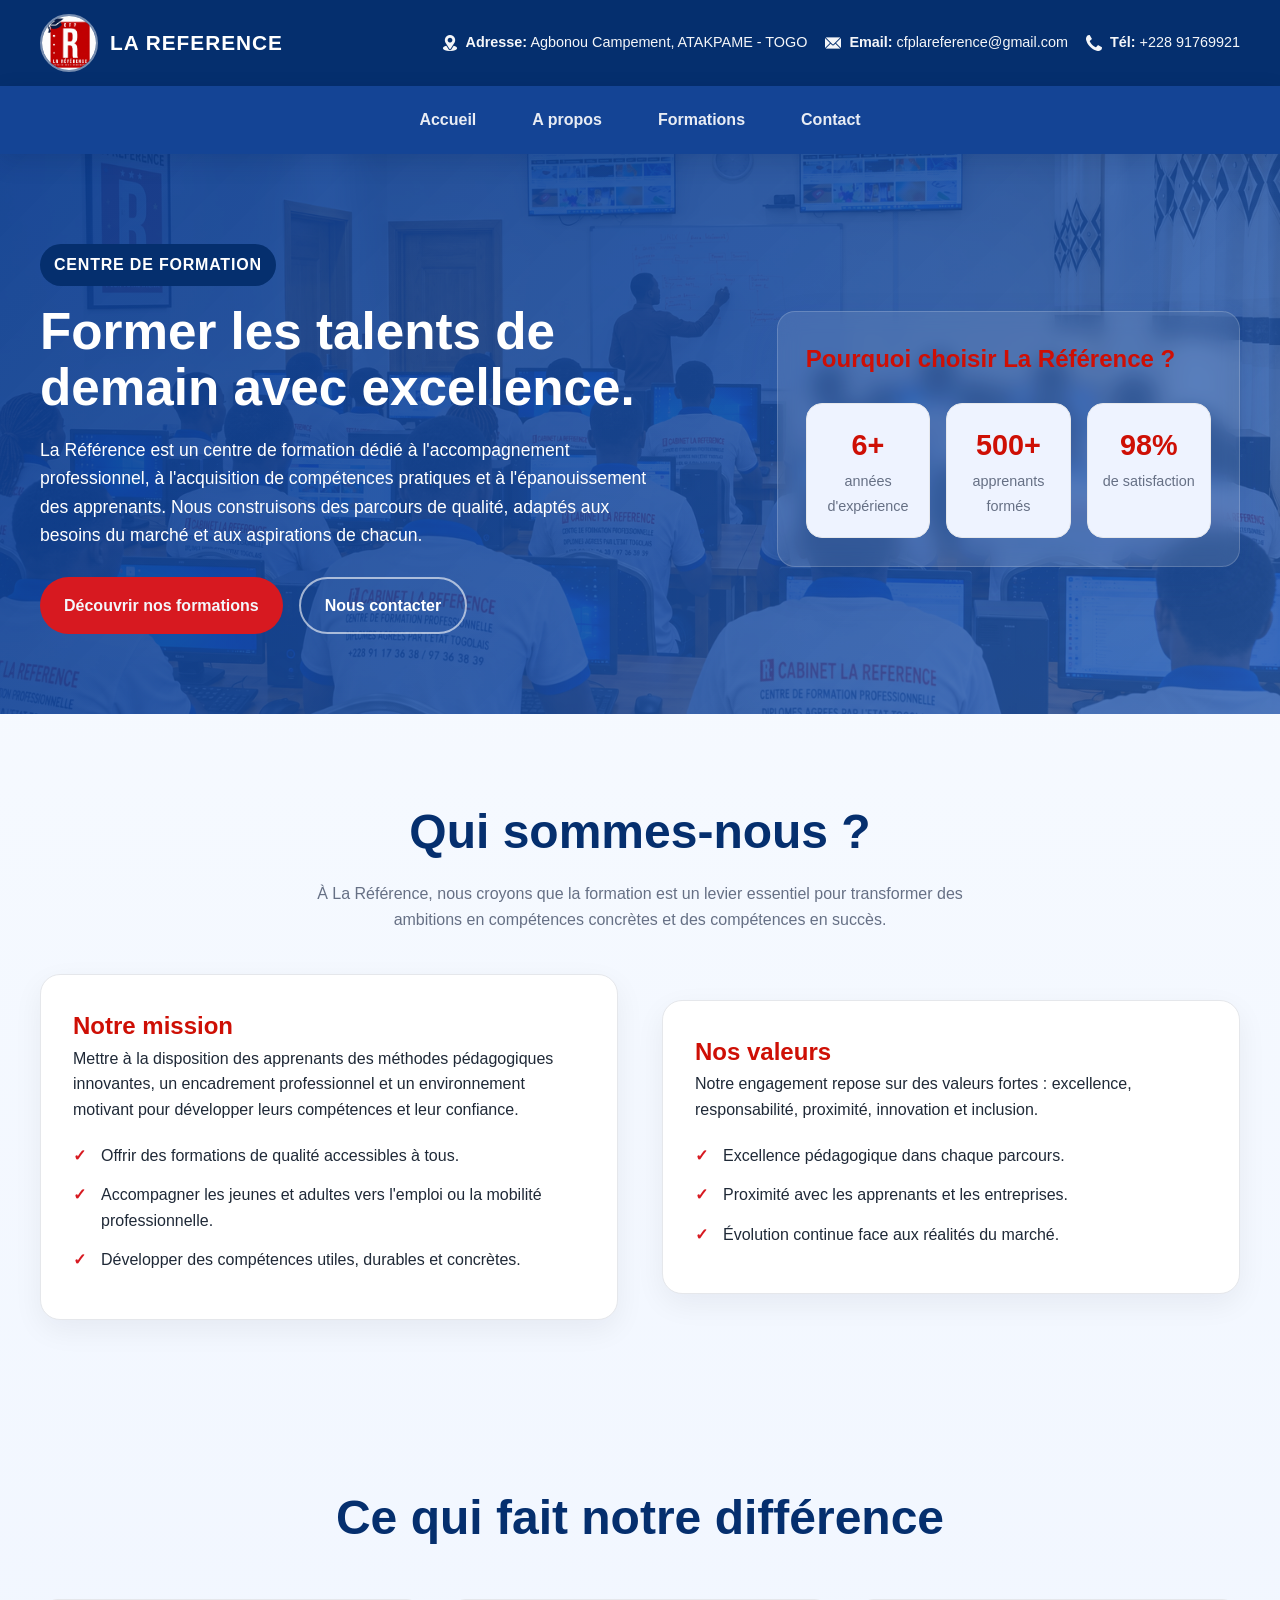
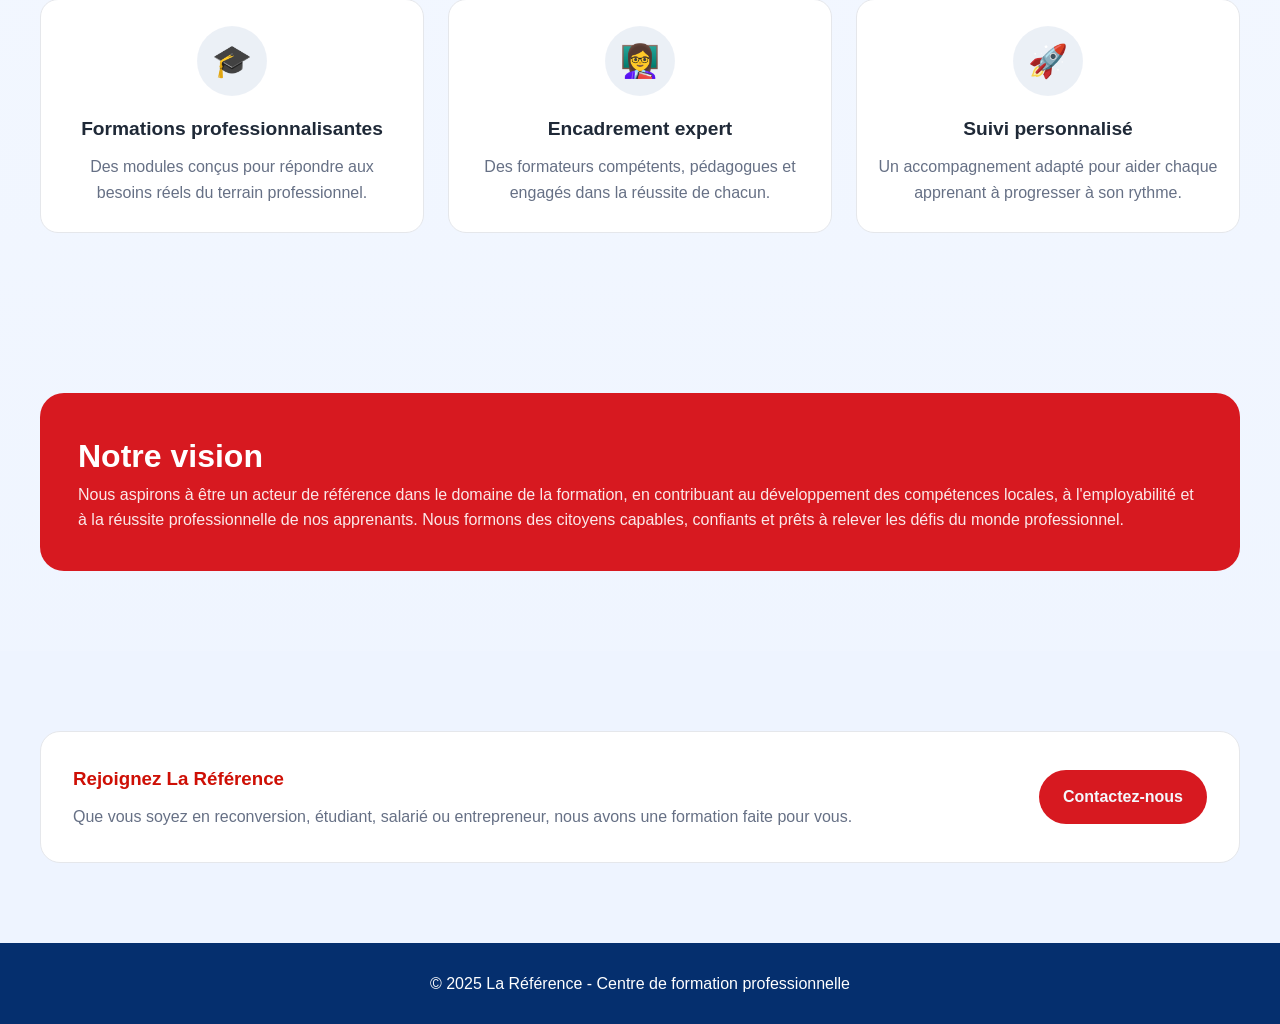
==== about.html @ 85e05f3d "premier commit" ====
<!DOCTYPE html>
<html lang="fr">
  <head>
    <meta charset="UTF-8" />
    <meta name="viewport" content="width=device-width, initial-scale=1.0" />
    <title>À propos | La Référence</title>
    <link rel="stylesheet" href="about.css" />
    <link rel="stylesheet" href="index.css" />
  </head>
  <body>
     <header class="topbar">
        <div class="container">
            <div class="brand">
                <img src="images/logo.jpeg" alt="Logo CFP La Reference">
                <span class="brand-text">LA REFERENCE</span>
            </div>

            <div class="header-contact">
                <div class="contact-item">
                    <img src="icons/location.png" alt="Adresse">
                    <span><strong>Adresse:</strong> Agbonou Campement, ATAKPAME - TOGO</span>
                </div>
                <div class="contact-item">
                    <img src="icons/email.png" alt="Email">
                    <span><strong>Email:</strong> cfplareference@gmail.com</span>
                </div>
                <div class="contact-item">
                    <img src="icons/telephone-handle-silhouette.png" alt="Téléphone">
                    <span><strong>Tél:</strong> +228 91769921</span>
                </div>
            </div>

            <button class="menu-toggle" type="button" aria-expanded="false" aria-controls="main-nav" aria-label="Ouvrir le menu">
                <span></span><span></span><span></span>
            </button>
        </div>
    </header>

    <nav class="navbar" aria-label="Menu principal">
        <div class="container">
            <ul class="nav-list" id="main-nav">
                <li class="nav-item"><a href="index.html">Accueil</a></li>
                <li class="nav-item"><a href="about.html">A propos</a></li>
                <li class="nav-item"><a href="formation.html">Formations</a></li>
                <li class="nav-item"><a href="contact.html">Contact</a></li>
            </ul>
        </div>
    </nav>

    <main>
      <section class="hero">
        <div class="container hero-grid">
          <div>
            <span class="eyebrow">Centre de formation</span>
            <h1>Former les talents de demain avec excellence.</h1>
            <p class="lead">
              La Référence est un centre de formation dédié à l'accompagnement professionnel,
              à l'acquisition de compétences pratiques et à l'épanouissement des apprenants.
              Nous construisons des parcours de qualité, adaptés aux besoins du marché et aux
              aspirations de chacun.
            </p>
            <div class="cta-group">
              <a href="formation.html" class="btn btn-primary">Découvrir nos formations</a>
              <a href="contact.html" class="btn btn-secondary">Nous contacter</a>
            </div>
          </div>

          <div class="hero-card">
            <h3>Pourquoi choisir La Référence ?</h3>
            <div class="stats">
              <div class="stat">
                <strong>6+</strong>
                <span>années d'expérience</span>
              </div>
              <div class="stat">
                <strong>500+</strong>
                <span>apprenants formés</span>
              </div>
              <div class="stat">
                <strong>98%</strong>
                <span>de satisfaction</span>
              </div>
            </div>
          </div>
        </div>
      </section>

      <section>
        <div class="container">
          <div class="section-title">
            <h2>Qui sommes-nous ?</h2>
            <p>
              À La Référence, nous croyons que la formation est un levier essentiel pour
              transformer des ambitions en compétences concrètes et des compétences en succès.
            </p>
          </div>

          <div class="about-grid">
            <div class="card">
              <h3>Notre mission</h3>
              <p>
                Mettre à la disposition des apprenants des méthodes pédagogiques innovantes,
                un encadrement professionnel et un environnement motivant pour développer leurs
                compétences et leur confiance.
              </p>
              <ul class="points">
                <li>Offrir des formations de qualité accessibles à tous.</li>
                <li>Accompagner les jeunes et adultes vers l'emploi ou la mobilité professionnelle.</li>
                <li>Développer des compétences utiles, durables et concrètes.</li>
              </ul>
            </div>

            <div class="card">
              <h3>Nos valeurs</h3>
              <p>
                Notre engagement repose sur des valeurs fortes : excellence, responsabilité,
                proximité, innovation et inclusion.
              </p>
              <ul class="points">
                <li>Excellence pédagogique dans chaque parcours.</li>
                <li>Proximité avec les apprenants et les entreprises.</li>
                <li>Évolution continue face aux réalités du marché.</li>
              </ul>
            </div>
          </div>
        </div>
      </section>

      <section>
        <div class="container">
          <div class="section-title">
            <h2>Ce qui fait notre différence</h2>
          </div>

          <div class="features">
            <div class="feature">
              <div class="feature-icon">🎓</div>
              <h4>Formations professionnalisantes</h4>
              <p>Des modules conçus pour répondre aux besoins réels du terrain professionnel.</p>
            </div>
            <div class="feature">
              <div class="feature-icon">👩‍🏫</div>
              <h4>Encadrement expert</h4>
              <p>Des formateurs compétents, pédagogues et engagés dans la réussite de chacun.</p>
            </div>
            <div class="feature">
              <div class="feature-icon">🚀</div>
              <h4>Suivi personnalisé</h4>
              <p>Un accompagnement adapté pour aider chaque apprenant à progresser à son rythme.</p>
            </div>
          </div>
        </div>
      </section>

      <section>
        <div class="container">
          <div class="mission-box">
            <h3>Notre vision</h3>
            <p>
              Nous aspirons à être un acteur de référence dans le domaine de la formation,
              en contribuant au développement des compétences locales, à l'employabilité et à la
              réussite professionnelle de nos apprenants. Nous formons des citoyens capables,
              confiants et prêts à relever les défis du monde professionnel.
            </p>
          </div>
        </div>
      </section>

      <section class="contact">
        <div class="container">
          <div class="contact-card">
            <div>
              <h3 style="margin: 0 0 10px; color: var(--primary);">Rejoignez La Référence</h3>
              <p>
                Que vous soyez en reconversion, étudiant, salarié ou entrepreneur, nous avons une
                formation faite pour vous.
              </p>
            </div>
            <a href="contact.html" class="btn btn-primary">Contactez-nous</a>
          </div>
        </div>
      </section>
    </main>

    <footer>
      <div class="container">© 2025 La Référence - Centre de formation professionnelle</div>
    </footer>
    <script src="menu.js"></script>
  </body>
</html>
---- about.css ----
:root {
        --primary: #ac0505;
        --secondary: #060d74;
        --dark: #1a1a1a;
        --light: #f4f7fb;
        --text: #1d1a1a;
        --muted: #6b7280;
        --white: #ffffff;
        --border: #e5e7eb;
        --green: #060d74;
      }

      * {
        box-sizing: border-box;
      }

      body {
        margin: 0;
        font-family: Arial, sans-serif;
        background: var(--light);
        color: var(--text);
        line-height: 1.6;
      }

      .container {
        width: min(1100px, 90%);
        margin: 0 auto;
      }

      header {
        background: var(--primary);
        color: var(--white);
        
      }

      .header-inner {
        display: flex;
        justify-content: space-between;
        align-items: center;
        gap: 20px;
        padding: 20px 0;
      }

      .brand {
        font-size: 1.8rem;
        font-weight: 700;
        letter-spacing: 0.5px;
      }

      nav {
        display: flex;
        gap: 20px;
        flex-wrap: wrap;
      }

      nav a {
        color: var(--white);
        text-decoration: none;
        opacity: 0.9;
        font-weight: 600;
      }

      nav a:hover {
        opacity: 1;
      }

      .menu-toggle {
        display: none;
      }

      .hero {
        background: linear-gradient(180deg, #e8efff 0%, #fff7f7 100%);
        padding: 80px 0 60px;
      }

      .hero-grid {
        display: grid;
        grid-template-columns: 1.2fr 0.8fr;
        align-items: center;
        gap: 40px;
      }

      .eyebrow {
        display: inline-block;
        background: var(--primary-dark);
        color: var(--white);
        padding: 8px 14px;
        border-radius: 999px;
        font-size: 1rem;
        font-weight: 700;
        letter-spacing: 0.05em;
        text-transform: uppercase;
      }

      h1 {
        font-size: clamp(2.3rem, 4vw, 4rem);
        line-height: 1.1;
        margin: 18px 0 20px;
        color: var(--white);
      }

      .lead {
        font-size: 1.1rem;
        color: var(--white);
        margin-bottom: 28px;
        max-width: 620px;
      }

      .cta-group {
        display: flex;
        gap: 16px;
        flex-wrap: wrap;
      }

      .btn {
        display: inline-block;
        padding: 14px 24px;
        border-radius: 12px;
        text-decoration: none;
        font-weight: 700;
        transition: 0.2s ease;
      }

      .btn-primary {
        background: var(--secondary);
        color: var(--light);
      }

      .btn-primary:hover {
        background: var(--green);
      }

      .btn-secondary {
        background: var(--white);
        border: 1px solid var(--border);
        color: var(--dark);
      }

      .hero-card {
        background: var(--white);
        border-radius: 24px;
        box-shadow: 0 18px 40px rgba(11, 61, 145, 0.12);
        padding: 28px;
      }

      .hero-card h3 {
        margin-top: 0;
        font-size: 1.4rem;
        color: var(--primary);
      }

      .stats {
        display: grid;
        grid-template-columns: repeat(3, 1fr);
        gap: 16px;
        margin-top: 24px;
      }

      .stat {
        background: #eef3ff;
        border: 1px solid var(--border);
        border-radius: 16px;
        padding: 18px 14px;
        text-align: center;
      }

      .stat strong {
        display: block;
        font-size: 1.8rem;
        color: var(--primary);
      }

      .stat span {
        color: var(--muted);
        font-size: 0.9rem;
      }

      section {
        padding: 80px 0;
      }

      .section-title {
        text-align: center;
        margin-bottom: 50px;
      }

      .section-title h2 {
        font-size: clamp(2rem, 3vw, 2.8rem);
        margin-bottom: 12px;
        color: var(--dark);
      }

      .section-title p {
        color: var(--muted);
        max-width: 700px;
        margin: 0 auto;
      }

      .about-grid {
        display: grid;
        grid-template-columns: 1fr 1fr;
        gap: 30px;
      }

      .card {
        background: var(--white);
        border-radius: 20px;
        padding: 32px;
        box-shadow: 0 10px 30px rgba(17, 24, 39, 0.06);
        border: 1px solid var(--border);
      }

      .card h3 {
        font-size: 1.5rem;
        margin-top: 0;
        color: var(--primary);
      }

      .points {
        list-style: none;
        padding: 0;
        margin: 20px 0 0;
      }

      .points li {
        position: relative;
        padding-left: 28px;
        margin-bottom: 14px;
        color: var(--text);
      }

      .points li::before {
        content: "✓";
        position: absolute;
        left: 0;
        top: 0;
        color: var(--secondary);
        font-weight: 700;
      }

      .features {
        display: grid;
        grid-template-columns: repeat(3, 1fr);
        gap: 24px;
      }

      .feature {
        background: var(--white);
        border: 1px solid var(--border);
        border-radius: 18px;
        padding: 26px 20px;
        text-align: center;
      }

      .feature-icon {
        width: 70px;
        height: 70px;
        line-height: 70px;
        border-radius: 50%;
        background: rgba(11, 61, 145, 0.08);
        color: var(--primary);
        font-size: 2rem;
        margin: 0 auto 18px;
      }

      .feature h4 {
        font-size: 1.2rem;
        margin-bottom: 10px;
      }

      .feature p {
        color: var(--muted);
        margin: 0;
      }

      .mission-box {
        background: var(--secondary); 
        color: var(--light);
        border-radius: 24px;
        padding: 38px;
      }

      .mission-box h3 {
        color: var(--white);
        margin-top: 0;
        font-size: 2rem;
      }

      .mission-box p {
        color: rgba(255, 255, 255, 0.9);
      }

      .contact {
        background: #eef4ff;
      }

      .contact-card {
        display: grid;
        grid-template-columns: 1fr auto;
        gap: 20px;
        background: var(--white);
        border-radius: 20px;
        padding: 32px;
        border: 1px solid var(--border);
        align-items: center;
      }

      .contact-card p {
        margin: 0;
        color: var(--muted);
      }

      .contact-card strong {
        color: var(--dark);
      }

      footer {
        background: var(--dark);
        color: var(--white);
        padding: 24px 0;
        text-align: center;
      }

      @media (max-width: 900px) {
        .hero-grid,
        .about-grid,
        .features,
        .contact-card {
          grid-template-columns: 1fr;
        }

        .stats {
          grid-template-columns: 1fr;
        }

        .header-inner {
          flex-direction: column;
          align-items: flex-start;
        }

        .menu-toggle {
          display: flex;
          width: 44px;
          height: 44px;
          margin-left: auto;
          padding: 9px;
          border: 0;
          border-radius: 6px;
          background: transparent;
          cursor: pointer;
          flex-direction: column;
          justify-content: space-between;
        }

        .menu-toggle span {
          display: block;
          height: 3px;
          border-radius: 2px;
          background: var(--white);
          transition: transform 0.2s ease, opacity 0.2s ease;
        }

        nav {
          display: flex;
          width: 100%;
          flex-direction: column;
          gap: 8px;
        }

        .navbar .nav-list {
          display: none;
          width: 100%;
          min-height: 0;
          padding: 0 0 14px;
          flex-direction: column;
          gap: 8px;
        }

        nav.open {
          display: flex;
        }

        .navbar .nav-list.open {
          display: flex;
        }

        .menu-toggle.open span:nth-child(1) { transform: translateY(11px) rotate(45deg); }
        .menu-toggle.open span:nth-child(2) { opacity: 0; }
        .menu-toggle.open span:nth-child(3) { transform: translateY(-11px) rotate(-45deg); }
      }
---- index.css ----
:root {
    --primary: #ce0f05;
    --primary-dark: #052f6e;
    --secondary: #d71920;
    --text: #1f2937;
    --muted: #667085;
    --white: #ffffff;
    --bg: #f3f7ff;
    --shadow: 0 18px 40px rgba(11, 61, 145, 0.12);
    --radius: 18px;
}

* { box-sizing: border-box; margin: 0; padding: 0; }
body {
    font-family: Arial, Helvetica, sans-serif;
    background: linear-gradient(180deg, #f8fbff 0%, #eef4ff 100%);
    color: var(--text);
    line-height: 1.6;
}
a { text-decoration: none; color: inherit; }
ul { list-style: none; }
img { display: block; max-width: 100%; }
.container { width: min(1200px, calc(100% - 30px)); margin: 0 auto; }

.topbar { background: var(--primary-dark); color: var(--white); padding: 14px 0; }
.topbar .container { display: flex; justify-content: space-between; align-items: center; gap: 20px; flex-wrap: wrap; }
.brand { display: flex; align-items: center; gap: 12px; font-weight: 700; letter-spacing: 1px; }
.brand img { width: 58px; height: 58px; border-radius: 50%; border: 2px solid rgba(255,255,255,0.45); }
.brand-text { font-size: 1.3rem; }
.header-contact { display: flex; justify-content: flex-end; flex-wrap: wrap; gap: 18px; }
.contact-item { display: flex; align-items: center; gap: 8px; font-size: 0.9rem; opacity: 0.96; }
.contact-item img { width: 16px; height: 16px; filter: brightness(0) invert(1); }
.contact-item strong { font-weight: 700; }

.navbar { background: rgba(11, 61, 145, 0.96); position: sticky; top: 0; z-index: 20; box-shadow: 0 8px 24px rgba(9,25,64,0.14); }
.menu-toggle { display: none; }
.nav-list { display: flex; justify-content: center; align-items: center; flex-wrap: wrap; gap: 24px; min-height: 68px; }
.nav-item a { color: var(--white); padding: 10px 16px; border-radius: 999px; font-weight: 600; transition: 0.3s ease; }
.nav-item a:hover { background: rgba(255,255,255,0.12); }

.hero { background: linear-gradient(135deg, rgba(11,61,145,0.93), rgba(40,92,175,0.8)), url('images/salle de cour.png') center/cover no-repeat; padding: 90px 0 80px; color: var(--white); }
.hero .container { display: grid; grid-template-columns: 1.2fr 0.8fr; gap: 42px; align-items: center; }
.hero-content h1 { font-size: clamp(2.3rem, 4vw, 4rem); line-height: 1.1; margin-bottom: 18px; }
.hero-content p { font-size: 1.08rem; max-width: 640px; color: rgba(255,255,255,0.9); margin-bottom: 28px; }
.hero-actions { display: flex; flex-wrap: wrap; gap: 16px; }
.btn { display: inline-flex; align-items: center; justify-content: center; padding: 14px 24px; border-radius: 999px; font-weight: 700; transition: 0.3s ease; }
.btn-primary { background: var(--secondary); color: var(--secondary -dark); }
.btn-primary:hover { transform: translateY(-2px); }
.btn-secondary { background: transparent; border: 2px solid rgba(255,255,255,0.6); color: var(--white); }
.btn-secondary:hover { background: rgba(255,255,255,0.08); }
.hero-card { background: rgba(255,255,255,0.1); backdrop-filter: blur(10px); border: 1px solid rgba(255,255,255,0.18); border-radius: var(--radius); padding: 28px; box-shadow: var(--shadow); }
.hero-card h3 { font-size: 1.5rem; margin-bottom: 14px; }
.hero-stats { display: grid; grid-template-columns: 1fr 1fr; gap: 18px; margin-top: 18px; }
.stat-box { background: rgba(255,255,255,0.08); border-radius: 14px; padding: 18px 16px; text-align: center; }
.stat-box strong { display: block; font-size: 2rem; margin-bottom: 6px; }

.section { padding: 88px 0; }
.section-title { text-align: center; margin-bottom: 42px; }
.section-kicker { color: var(--primary); text-transform: uppercase; letter-spacing: 0.12em; font-size: 0.75rem; margin-bottom: 12px; font-weight: 700; }
.section-title h2 { font-size: clamp(2rem, 4vw, 3rem); color: var(--primary-dark); margin-bottom: 10px; }
.section-title p { color: var(--muted); max-width: 700px; margin: 0 auto; }
.about-grid { display: grid; grid-template-columns: 1fr 1fr; gap: 44px; align-items: center; }
.about-image { position: relative; }
.about-image img { width: 100%; min-height: 420px; object-fit: cover; border-radius: 26px; box-shadow: var(--shadow); }
.about-badge { position: absolute; left: 24px; bottom: 24px; background: var(--white); border-radius: 18px; padding: 18px 20px; box-shadow: var(--shadow); max-width: 220px; }
.about-badge strong { display: block; color: var(--primary); font-size: 1.8rem; }
.about-text { color: var(--muted); font-size: 1.02rem; }
.about-text p + p { margin-top: 18px; }
.check-list { margin-top: 18px; display: grid; gap: 12px; }
.check-list li { display: flex; align-items: center; gap: 10px; color: var(--text); font-weight: 600; }
.check-list li::before { content: "✓"; display: inline-flex; align-items: center; justify-content: center; width: 26px; height: 26px; border-radius: 50%; background: rgba(11,61,145,0.1); color: var(--primary); font-weight: 700; }

.services-grid, .program-grid, .testimonials-grid, .metrics-grid { display: grid; grid-template-columns: repeat(3, minmax(0, 1fr)); gap: 24px; }
.service-card, .program-card, .testimonial-card, .metric-card { background: var(--white); border-radius: var(--radius); box-shadow: var(--shadow); overflow: hidden; }
.service-card { padding: 28px 24px; border: 1px solid rgba(11,61,145,0.06); }
.service-icon { width: 62px; height: 62px; border-radius: 18px; display: grid; place-items: center; font-size: 1.7rem; margin-bottom: 16px; background: linear-gradient(135deg, rgba(11,61,145,0.18), rgba(215,25,32,0.2)); }
.service-card h3, .program-card h3, .testimonial-card h3 { margin-bottom: 12px; color: var(--primary-dark); }
.service-card p, .program-card p, .testimonial-card p, .metric-card p { color: var(--muted); }
.program-card { padding: 0; border: 1px solid rgba(11,61,145,0.06); }
.program-card img { width: 100%; height: 220px; object-fit: cover; }
.program-body { padding: 24px; }
.tag { display: inline-block; background: rgba(215,25,32,0.12); color: var(--primary-dark); padding: 8px 12px; border-radius: 999px; font-size: 0.75rem; font-weight: 700; margin-bottom: 12px; }
.program-footer { margin-top: 18px; display: flex; justify-content: space-between; align-items: center; gap: 12px; color: var(--primary); font-weight: 700; }
.cta { background:  var(--primary-dark) ; color: var(--white); padding: 70px 0; }
.cta .container { display: flex; justify-content: space-between; align-items: center; gap: 24px; flex-wrap: wrap; }
.cta h2 { font-size: clamp(2rem, 3vw, 2.8rem); margin-bottom: 8px; }
.cta p { color: rgba(255,255,255,0.8); }
.testimonial-card { padding: 24px; border: 1px solid rgba(11,61,145,0.06); }
.rating { color: #f7b801; letter-spacing: 0.12em; margin-bottom: 16px; }
.person { display: flex; align-items: center; gap: 12px; margin-top: 22px; }
.person img { width: 52px; height: 52px; border-radius: 50%; object-fit: cover; }
.person strong { display: block; color: var(--primary-dark); }
.person span { color: var(--muted); font-size: 0.85rem; }
.metrics { background: #edf3ff; }
.metric-card { padding: 30px 20px; text-align: center; border: 1px solid rgba(11,61,145,0.06); }
.metric-card strong { display: block; font-size: 2.2rem; color: var(--primary); margin-bottom: 8px; }
.contact-strip { background: var(--white); border-top: 1px solid rgba(11,61,145,0.08); padding: 32px 0 60px; }
.services-section { background: rgba(11,61,145,0.03); }
.contact-strip-list { justify-content: center; }
footer { background: var(--primary-dark); color: var(--white); padding: 28px 0; text-align: center; }

@media (max-width: 900px) {
    .hero .container, .about-grid, .services-grid, .program-grid, .testimonials-grid, .metrics-grid { grid-template-columns: 1fr; }
    .hero { padding-top: 60px; }
    .header-contact { justify-content: flex-start; }
}

@media (max-width: 900px) {
    .topbar > .container { flex-wrap: nowrap; }
    .topbar > .container > .header-contact { display: none; }
    .topbar .menu-toggle { display: flex; visibility: visible; opacity: 1; flex: 0 0 44px; width: 44px; height: 44px; margin-left: auto; padding: 9px; border: 0; border-radius: 6px; background: transparent; cursor: pointer; flex-direction: column; justify-content: space-between; }
    .menu-toggle span { display: block; height: 3px; border-radius: 2px; background: var(--white); transition: transform 0.2s ease, opacity 0.2s ease; }
    .menu-toggle.open span:nth-child(1) { transform: translateY(11px) rotate(45deg); }
    .menu-toggle.open span:nth-child(2) { opacity: 0; }
    .menu-toggle.open span:nth-child(3) { transform: translateY(-11px) rotate(-45deg); }
    .nav-list { display: none; gap: 10px; padding: 0 0 14px; flex-direction: column; }
    .nav-list.open { display: flex; }
    .hero-card { padding: 20px; }
    .hero-stats { grid-template-columns: 1fr; }
}
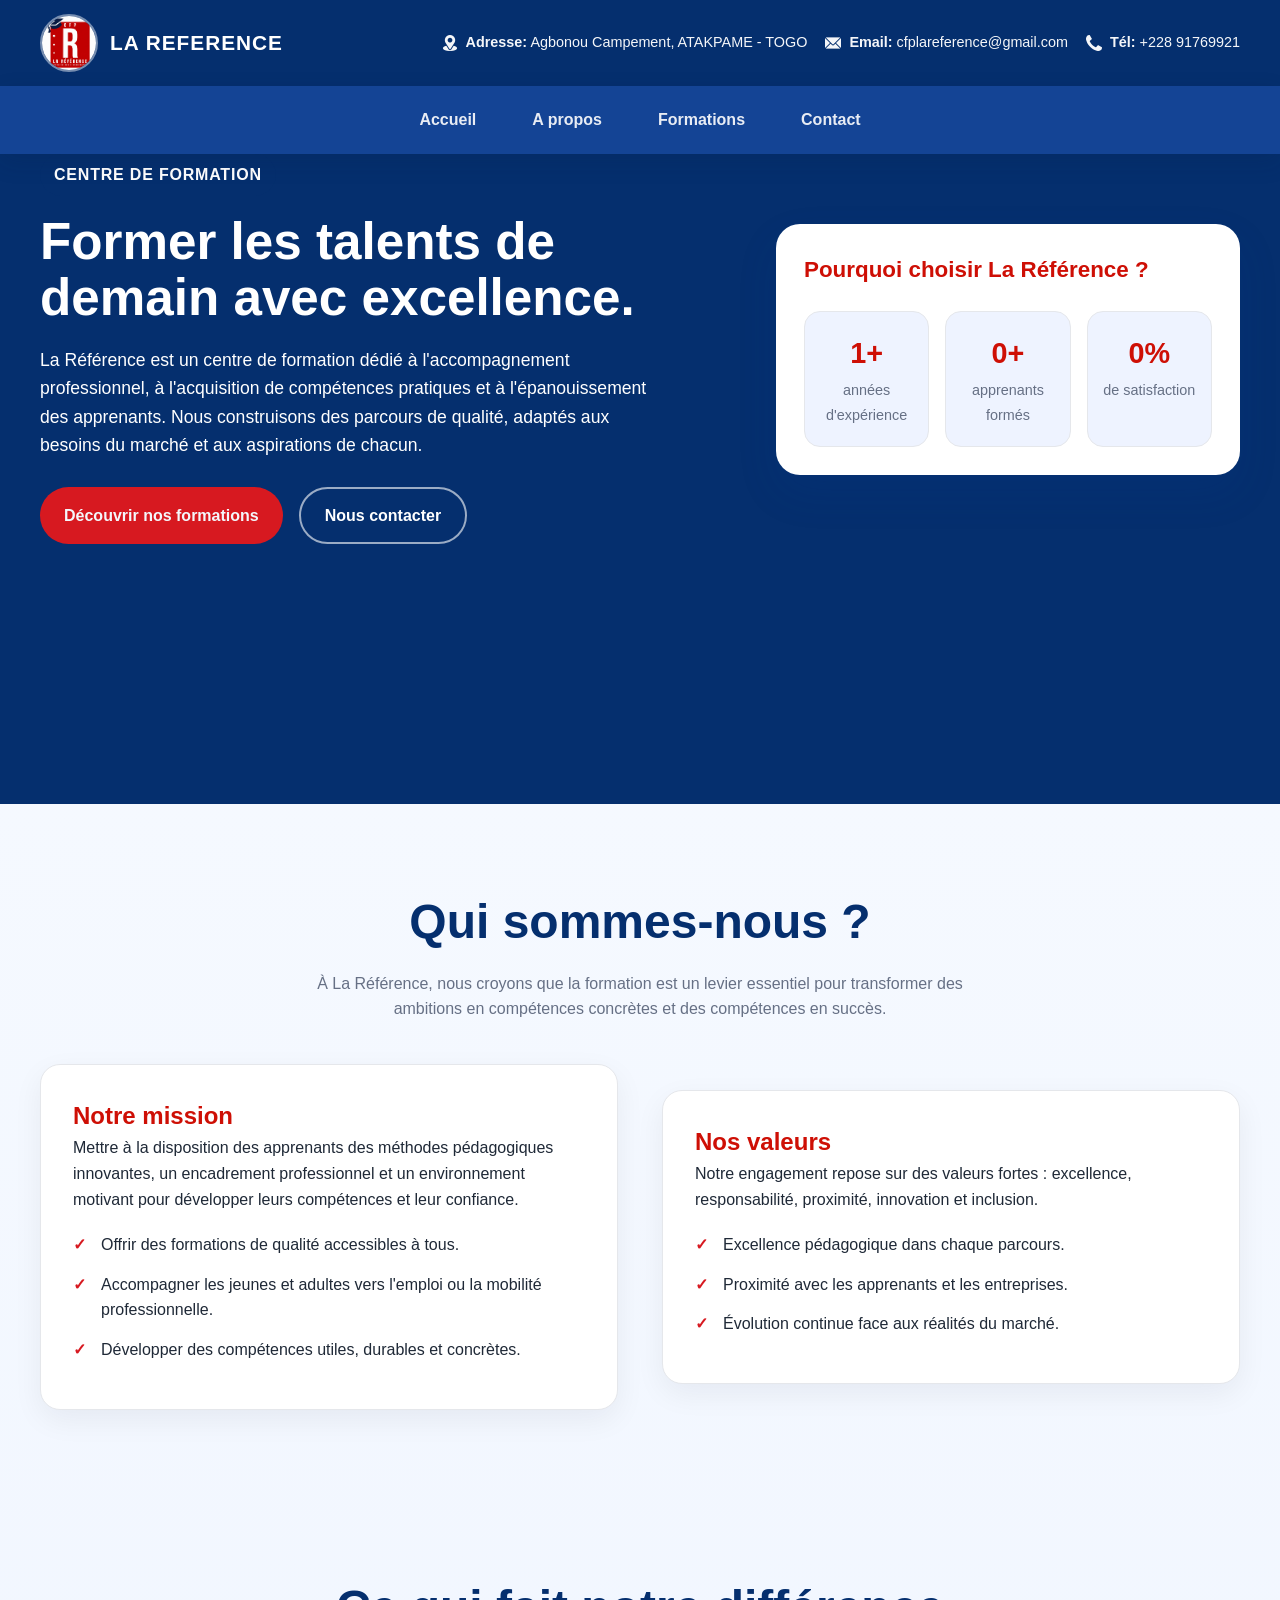
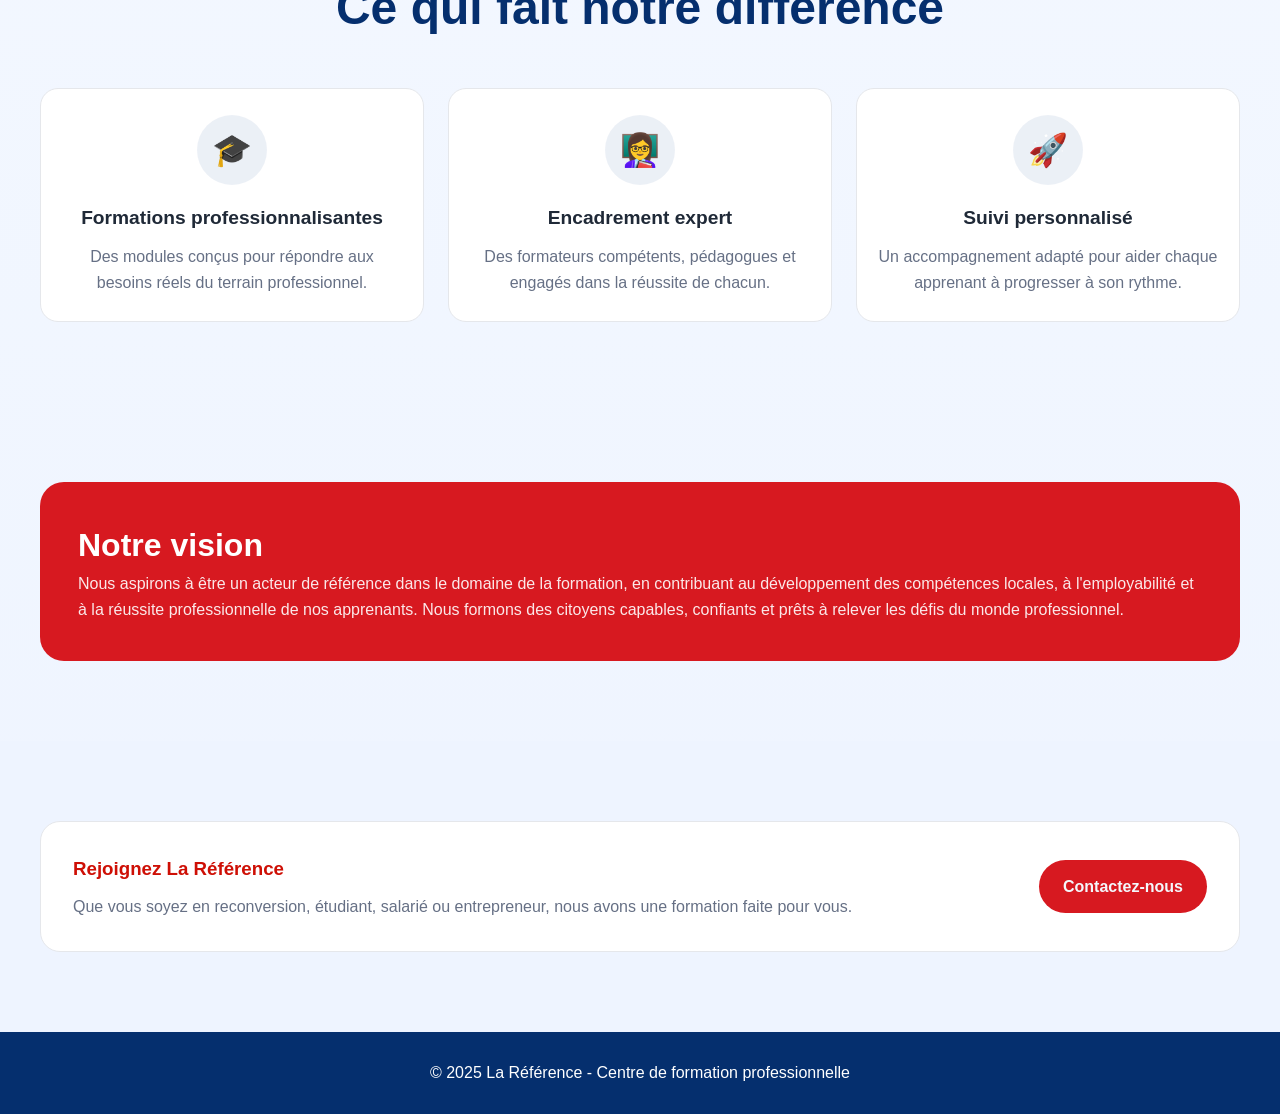
==== commit 473a4e16: "mise a jour du site" ====
--- a/about.html
+++ b/about.html
@@ -69,15 +69,15 @@
             <h3>Pourquoi choisir La Référence ?</h3>
             <div class="stats">
               <div class="stat">
-                <strong>6+</strong>
+                <strong class="about-stat-value" data-target="6" data-suffix="+">0+</strong>
                 <span>années d'expérience</span>
               </div>
               <div class="stat">
-                <strong>500+</strong>
+                <strong class="about-stat-value" data-target="500" data-suffix="+">0+</strong>
                 <span>apprenants formés</span>
               </div>
               <div class="stat">
-                <strong>98%</strong>
+                <strong class="about-stat-value" data-target="98" data-suffix="%">0%</strong>
                 <span>de satisfaction</span>
               </div>
             </div>
@@ -186,5 +186,6 @@
       <div class="container">© 2025 La Référence - Centre de formation professionnelle</div>
     </footer>
     <script src="menu.js"></script>
+    <script src="about.js"></script>
   </body>
 </html>
--- a/index.css
+++ b/index.css
@@ -38,21 +38,46 @@
 .nav-item a { color: var(--white); padding: 10px 16px; border-radius: 999px; font-weight: 600; transition: 0.3s ease; }
 .nav-item a:hover { background: rgba(255,255,255,0.12); }
 
-.hero { background: linear-gradient(135deg, rgba(11,61,145,0.93), rgba(40,92,175,0.8)), url('images/salle de cour.png') center/cover no-repeat; padding: 90px 0 80px; color: var(--white); }
-.hero .container { display: grid; grid-template-columns: 1.2fr 0.8fr; gap: 42px; align-items: center; }
-.hero-content h1 { font-size: clamp(2.3rem, 4vw, 4rem); line-height: 1.1; margin-bottom: 18px; }
-.hero-content p { font-size: 1.08rem; max-width: 640px; color: rgba(255,255,255,0.9); margin-bottom: 28px; }
+.hero { position: relative; min-height: 650px; padding: 0; color: var(--white); background: var(--primary-dark); }
+.hero-slider, .hero-slides { min-height: 650px; }
+.hero-slides { position: relative; overflow: hidden; }
+.hero-slide { position: absolute; inset: 0; visibility: hidden; opacity: 0; transition: opacity 0.6s ease, visibility 0.6s ease; }
+.hero-slide.is-active { visibility: visible; opacity: 1; }
+.hero-slide::before { content: ""; position: absolute; inset: 0; z-index: 1; background: linear-gradient(90deg, rgba(4,26,62,0.88) 0%, rgba(4,26,62,0.58) 46%, rgba(4,26,62,0.2) 100%); }
+.hero-slide img { width: 100%; height: 100%; object-fit: cover; }
+.hero-slide-content { position: absolute; inset: 0; z-index: 2; display: flex; flex-direction: column; align-items: flex-start; justify-content: center; padding-top: 40px; padding-bottom: 100px; }
+.hero-kicker { color: #f7b801; text-transform: uppercase; letter-spacing: 0.14em; font-size: 0.78rem; font-weight: 700; margin-bottom: 16px; }
+.hero-slide h1, .hero-slide h2 { max-width: 760px; font-size: clamp(2.3rem, 5vw, 4.8rem); line-height: 1.08; margin-bottom: 28px; }
+.hero-slide h2 { max-width: 700px; }
 .hero-actions { display: flex; flex-wrap: wrap; gap: 16px; }
 .btn { display: inline-flex; align-items: center; justify-content: center; padding: 14px 24px; border-radius: 999px; font-weight: 700; transition: 0.3s ease; }
 .btn-primary { background: var(--secondary); color: var(--secondary -dark); }
 .btn-primary:hover { transform: translateY(-2px); }
 .btn-secondary { background: transparent; border: 2px solid rgba(255,255,255,0.6); color: var(--white); }
 .btn-secondary:hover { background: rgba(255,255,255,0.08); }
-.hero-card { background: rgba(255,255,255,0.1); backdrop-filter: blur(10px); border: 1px solid rgba(255,255,255,0.18); border-radius: var(--radius); padding: 28px; box-shadow: var(--shadow); }
-.hero-card h3 { font-size: 1.5rem; margin-bottom: 14px; }
-.hero-stats { display: grid; grid-template-columns: 1fr 1fr; gap: 18px; margin-top: 18px; }
-.stat-box { background: rgba(255,255,255,0.08); border-radius: 14px; padding: 18px 16px; text-align: center; }
-.stat-box strong { display: block; font-size: 2rem; margin-bottom: 6px; }
+.hero-slider-controls { position: absolute; right: 0; bottom: 28px; left: 0; z-index: 3; display: flex; align-items: center; justify-content: space-between; gap: 14px; }
+.hero-slider-button { display: grid; place-items: center; width: 44px; height: 44px; border: 1px solid rgba(255,255,255,0.6); border-radius: 50%; background: rgba(4,26,62,0.3); color: var(--white); cursor: pointer; font-size: 1.15rem; transition: background 0.2s ease, transform 0.2s ease; }
+.hero-slider-button:hover { background: rgba(4,26,62,0.65); transform: translateY(-2px); }
+.hero-slider-dots { display: flex; align-items: center; gap: 9px; }
+.hero-slider-dot { width: 10px; height: 10px; padding: 0; border: 0; border-radius: 50%; background: rgba(255,255,255,0.55); cursor: pointer; transition: width 0.2s ease, background 0.2s ease; }
+.hero-slider-dot.is-active { width: 28px; border-radius: 8px; background: #f7b801; }
+.photo-banner { overflow: hidden; padding: 34px 0 42px; background: #0b3d91; color: var(--white); }
+.photo-banner-heading { width: min(1200px, calc(100% - 30px)); margin: 0 auto 24px; display: flex; justify-content: space-between; align-items: end; gap: 20px; }
+.photo-banner-heading span { color: #f7b801; text-transform: uppercase; letter-spacing: 0.14em; font-size: 0.72rem; font-weight: 700; }
+.photo-banner-heading strong { font-size: clamp(1.2rem, 2vw, 1.8rem); }
+.hero-photo-strip { position: relative; width: 100%; overflow: hidden; padding: 22px 0; background: rgba(5,47,110,0.42); mask-image: linear-gradient(90deg, transparent 0, #000 7%, #000 93%, transparent 100%); }
+.hero-photo-track { display: flex; width: max-content; animation: heroPhotoScroll 38s linear infinite; will-change: transform; }
+.hero-photo-group { display: flex; align-items: center; gap: 20px; padding-right: 20px; }
+    .hero-photo-group img { width: clamp(320px, 36vw, 560px); height: 320px; object-fit: cover; flex: 0 0 auto; border: 3px solid rgba(255,255,255,0.86); border-radius: 14px; box-shadow: 0 0 0 1px rgba(247,184,1,0.28), 0 18px 34px rgba(0,0,0,0.42); }
+    .hero-photo-group img.student-photo { object-fit: contain; object-position: center; background: #ffffff; }
+.hero-photo-strip:hover .hero-photo-track { animation-play-state: paused; }
+@keyframes heroPhotoScroll {
+    from { transform: translate3d(0, 0, 0); }
+    to { transform: translate3d(-50%, 0, 0); }
+}
+@media (prefers-reduced-motion: reduce) {
+    .hero-photo-track { animation: none; }
+}
 
 .section { padding: 88px 0; }
 .section-title { text-align: center; margin-bottom: 42px; }
@@ -88,7 +113,7 @@
 .testimonial-card { padding: 24px; border: 1px solid rgba(11,61,145,0.06); }
 .rating { color: #f7b801; letter-spacing: 0.12em; margin-bottom: 16px; }
 .person { display: flex; align-items: center; gap: 12px; margin-top: 22px; }
-.person img { width: 52px; height: 52px; border-radius: 50%; object-fit: cover; }
+.person img, .profile-avatar { width: 52px; height: 52px; border-radius: 50%; object-fit: cover; object-position: center top; flex: 0 0 52px; border: 2px solid var(--white); box-shadow: 0 3px 10px rgba(5,47,110,0.2); }
 .person strong { display: block; color: var(--primary-dark); }
 .person span { color: var(--muted); font-size: 0.85rem; }
 .metrics { background: #edf3ff; }
@@ -100,9 +125,13 @@
 footer { background: var(--primary-dark); color: var(--white); padding: 28px 0; text-align: center; }
 
 @media (max-width: 900px) {
-    .hero .container, .about-grid, .services-grid, .program-grid, .testimonials-grid, .metrics-grid { grid-template-columns: 1fr; }
-    .hero { padding-top: 60px; }
+    .about-grid, .services-grid, .program-grid, .testimonials-grid, .metrics-grid { grid-template-columns: 1fr; }
+    .hero, .hero-slider, .hero-slides { min-height: 560px; }
+    .hero-slide-content { padding-top: 28px; padding-bottom: 92px; }
+    .hero-slide h1, .hero-slide h2 { font-size: clamp(2rem, 9vw, 3.4rem); }
     .header-contact { justify-content: flex-start; }
+    .hero-photo-strip { margin-top: 40px; padding: 16px 0; mask-image: linear-gradient(90deg, transparent 0, #000 4%, #000 96%, transparent 100%); }
+    .hero-photo-group img { width: 82vw; height: 230px; }
 }
 
 @media (max-width: 900px) {
@@ -115,6 +144,4 @@
     .menu-toggle.open span:nth-child(3) { transform: translateY(-11px) rotate(-45deg); }
     .nav-list { display: none; gap: 10px; padding: 0 0 14px; flex-direction: column; }
     .nav-list.open { display: flex; }
-    .hero-card { padding: 20px; }
-    .hero-stats { grid-template-columns: 1fr; }
 }
